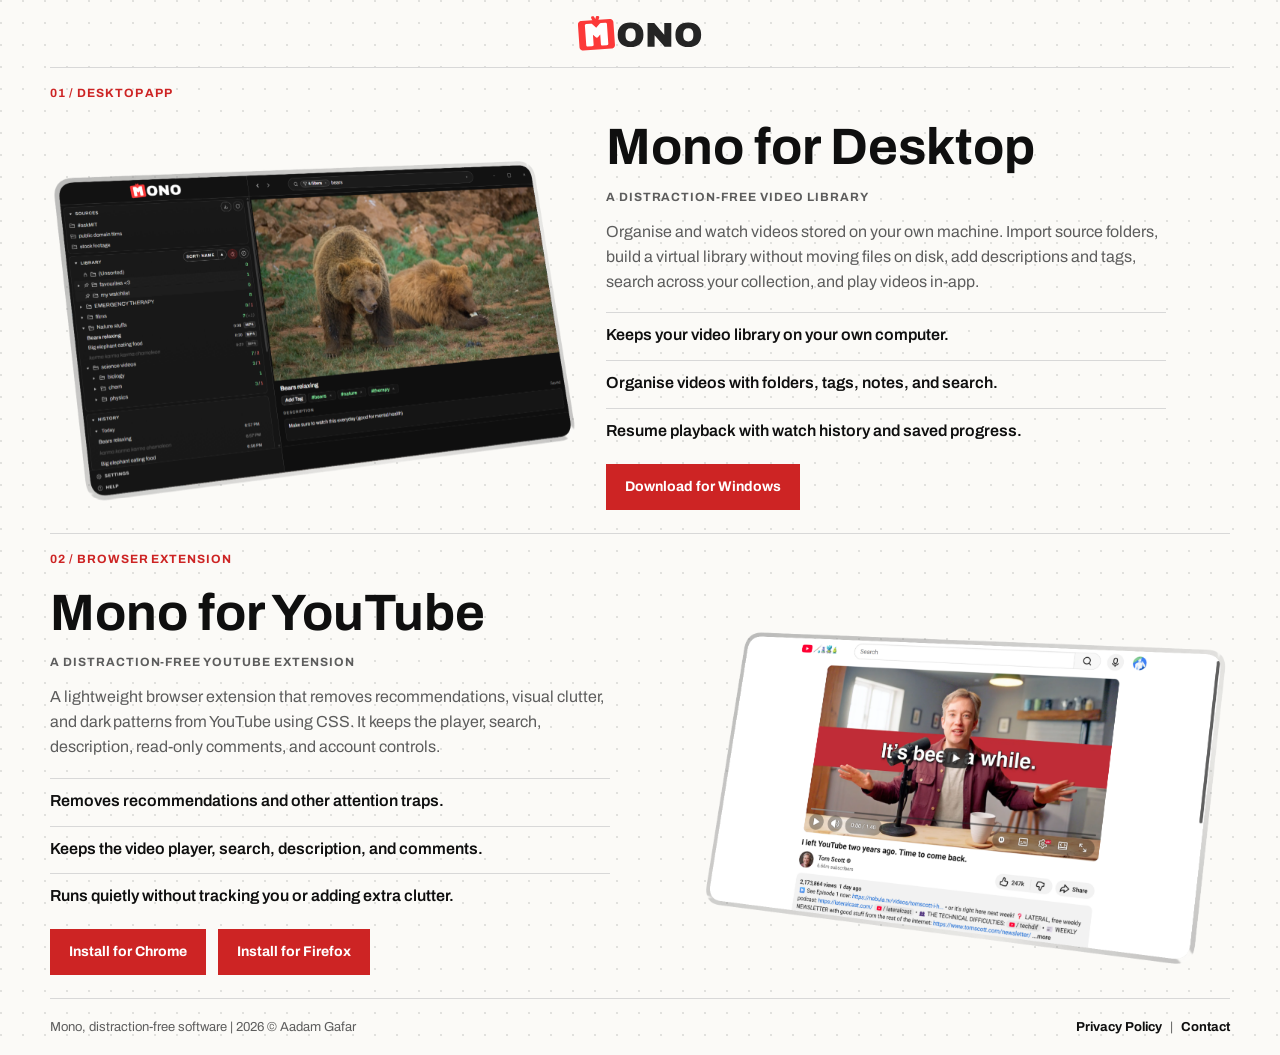
==== index.html @ 401d94c2 "bundled msi into site windows store doesn't like redirects" ====
<!DOCTYPE html>
<html lang="en">

<head>
  <meta charset="UTF-8">
  <meta name="viewport" content="width=device-width, initial-scale=1.0">
  <meta name="description" content="Mono, distraction-free software">
  <meta property="og:title" content="Mono">
  <meta property="og:description" content="Mono, distraction-free software">
  <meta property="og:type" content="website">
  <meta property="og:url" content="https://monoapp.uk">
  <title>Mono, distraction-free tools</title>
  <link rel="preconnect" href="https://fonts.googleapis.com">
  <link rel="preconnect" href="https://fonts.gstatic.com" crossorigin>
  <link href="https://fonts.googleapis.com/css2?family=Archivo:wght@400;500;600;700&display=swap" rel="stylesheet">
  <link rel="stylesheet" href="style.css">
  <link rel="icon" type="image/svg+xml" href="art/icon.svg">
</head>

<body>
  <header class="site-header" aria-label="Site header">
    <a class="brand" aria-label="Mono home">
      <img src="art/logo_dark_text.svg" alt="Mono" width="124" height="36">
    </a>
  </header>

  <main>
    <section id="desktop" class="product-section" aria-labelledby="desktop-title">
      <div class="section-label">01 / Desktop App</div>
      <div class="product-grid product-grid-visual-first">
        <div class="product-copy">
          <h2 id="desktop-title">Mono for Desktop</h2>
          <p class="eyebrow">A distraction-free video library</p>
          <p>
            Organise and watch videos stored on your own machine. Import source folders, build a virtual library without moving files on disk, add descriptions and tags, search across your collection, and play videos in-app.
          </p>
          <ul class="feature-list">
            <li>Keeps your video library on your own computer.</li>
            <li>Organise videos with folders, tags, notes, and search.</li>
            <li>Resume playback with watch history and saved progress.</li>
          </ul>
          <a class="download-link product-download" href="files/mono_video_library_1.0.0_x64.msi">Download for Windows</a>
        </div>
        <figure class="product-visual">
          <img src="art/images/splash1.png" alt="Mono for Desktop showing a clean local video library" width="1600" height="1000" loading="lazy">
        </figure>
      </div>
    </section>

    <section id="youtube" class="product-section" aria-labelledby="youtube-title">
      <div class="section-label">02 / Browser Extension</div>
      <div class="product-grid">
        <div class="product-copy">
          <h2 id="youtube-title">Mono for YouTube</h2>
          <p class="eyebrow">A distraction-free YouTube extension</p>
          <p>
            A lightweight browser extension that removes recommendations, visual clutter, and dark patterns from YouTube using CSS. It keeps the player, search, description, read-only comments, and account controls.
          </p>
          <ul class="feature-list">
            <li>Removes recommendations and other attention traps.</li>
            <li>Keeps the video player, search, description, and comments.</li>
            <li>Runs quietly without tracking you or adding extra clutter.</li>
          </ul>
          <div class="store-links product-download" aria-label="Browser install links">
            <a class="download-link" href="https://chromewebstore.google.com/detail/focus-for-youtube/nppiofogichmlkadpbpkpojpidedifeh">Install for Chrome</a>
            <a class="download-link" href="https://addons.mozilla.org/en-US/firefox/addon/mono-extension/">Install for Firefox</a>
          </div>
        </div>
        <figure class="product-visual">
          <img src="art/images/splash2.png" alt="Mono for YouTube extension preview with a simplified YouTube interface" width="1600" height="1000" loading="lazy">
        </figure>
      </div>
    </section>
  </main>

  <footer class="site-footer">
    <p>Mono, distraction-free software | 2026 &copy; Aadam Gafar</p>
    <nav class="footer-links" aria-label="Footer links">
      <a href="privacy.html">Privacy Policy</a>
      <span aria-hidden="true">|</span>
      <a href="mailto:contact@monoapp.uk">Contact</a>
    </nav>
  </footer>
</body>

</html>
---- style.css ----
* {
  box-sizing: border-box;
}

:root {
  --color-text: #0f0f0f;
  --color-muted: #5d5d5d;
  --color-line: #d8d8d8;
  --color-bg: #ffffff;
  --color-bg-soft: #fbfaf7;
  --color-red: #cd2424;
  --max-width: 1180px;
}

html {
  min-height: 100%;
  scroll-behavior: smooth;
}

body {
  display: flex;
  flex-direction: column;
  min-height: 100vh;
  margin: 0;
  background:
    radial-gradient(circle at 1px 1px, rgba(15, 15, 15, 0.11) 1.15px, transparent 1.35px),
    linear-gradient(var(--color-bg-soft), var(--color-bg-soft));
  background-size: 22px 22px, auto;
  color: var(--color-text);
  font-family: "Archivo", Arial, Helvetica, sans-serif;
  font-size: 16px;
  line-height: 1.55;
  text-rendering: optimizeLegibility;
}

main {
  flex: 1;
}

@keyframes enter-soft {
  from {
    opacity: 0;
    transform: translateY(10px);
  }

  to {
    opacity: 1;
    transform: translateY(0);
  }
}

@keyframes enter-visual {
  from {
    opacity: 0;
    transform: translateY(8px) scale(0.985);
  }

  to {
    opacity: 1;
    transform: translateY(0) scale(1);
  }
}

@keyframes draw-divider {
  from {
    border-top-color: transparent;
  }

  to {
    border-top-color: var(--color-line);
  }
}

img {
  display: block;
  max-width: 100%;
  height: auto;
}

a {
  color: inherit;
  text-decoration: none;
}

a:focus-visible,
button:focus-visible {
  outline: 2px solid var(--color-red);
  outline-offset: 4px;
}

.site-header {
  display: flex;
  align-items: center;
  justify-content: center;
  width: min(100% - 32px, var(--max-width));
  margin: 0 auto;
  padding: 16px 0;
  animation: enter-soft 480ms cubic-bezier(0.2, 0.8, 0.2, 1) both;
}

.brand {
  display: inline-flex;
  align-items: center;
}

.brand img {
  width: 124px;
  height: auto;
}

.eyebrow,
.section-label {
  margin: 0 0 16px;
  color: var(--color-red);
  font-size: 12px;
  font-weight: 700;
  letter-spacing: 0.08em;
  line-height: 1.2;
  text-transform: uppercase;
}

h1,
h2,
h3,
p {
  margin-top: 0;
}

h1 {
  max-width: 760px;
  margin-bottom: 14px;
  font-size: clamp(42px, 6vw, 78px);
  font-weight: 700;
  line-height: 0.96;
  letter-spacing: 0;
}

h2 {
  margin-bottom: 16px;
  font-size: clamp(32px, 4vw, 54px);
  font-weight: 700;
  line-height: 1;
  letter-spacing: 0;
}

h3 {
  margin-bottom: 10px;
  font-size: 21px;
  line-height: 1.2;
}

.product-copy p,
.product-download {
  color: var(--color-muted);
}

.store-links {
  display: flex;
  flex-wrap: wrap;
  gap: 12px;
}

.download-link {
  display: inline-flex;
  align-items: center;
  justify-content: center;
  min-height: 46px;
  border: 1px solid var(--color-text);
  padding: 12px 18px;
  font-size: 14px;
  font-weight: 700;
  line-height: 1;
}

.download-link {
  border-color: var(--color-red);
  background: var(--color-red);
  color: #ffffff;
}

.download-link:hover {
  background: var(--color-text);
  border-color: var(--color-text);
  color: #ffffff;
}

.product-visual {
  margin: 0;
  animation: enter-visual 620ms cubic-bezier(0.2, 0.8, 0.2, 1) both;
}

.product-section {
  width: min(100% - 32px, var(--max-width));
  margin: 0 auto;
  border-top: 1px solid var(--color-line);
  padding: 18px 0;
  animation: draw-divider 500ms ease both;
}

.product-section:nth-child(1) {
  animation-delay: 80ms;
}

.product-section:nth-child(2) {
  animation-delay: 180ms;
}

.policy-page {
  width: min(100% - 32px, 820px);
  margin: 0 auto;
  border-top: 1px solid var(--color-line);
  padding: 22px 0 56px;
  animation: draw-divider 500ms ease both;
}

.policy-page h1 {
  margin-bottom: 12px;
}

.policy-updated {
  margin-bottom: 34px;
  color: var(--color-muted);
  font-weight: 600;
}

.policy-section {
  border-top: 1px solid var(--color-line);
  padding: 22px 0 0;
  animation: enter-soft 560ms cubic-bezier(0.2, 0.8, 0.2, 1) both;
}

.policy-section + .policy-section {
  margin-top: 22px;
}

.policy-section h2 {
  margin-bottom: 12px;
  font-size: clamp(24px, 3vw, 34px);
}

.policy-section p {
  color: var(--color-muted);
}

.policy-list {
  display: grid;
  gap: 10px;
  margin: 14px 0 0;
  padding-left: 20px;
  color: var(--color-muted);
}

.policy-list strong {
  color: var(--color-text);
}

.policy-contact {
  margin-top: 8px;
}

.product-grid {
  display: grid;
  grid-template-columns: minmax(0, 1.08fr) minmax(280px, 0.92fr);
  align-items: center;
  gap: clamp(12px, 2vw, 24px);
}

.product-grid-visual-first {
  grid-template-columns: minmax(280px, 0.92fr) minmax(0, 1.08fr);
}

.product-grid-visual-first .product-copy {
  grid-column: 2;
}

.product-grid-visual-first .product-visual {
  grid-column: 1;
  grid-row: 1;
}

.product-copy {
  max-width: 560px;
  animation: enter-soft 560ms cubic-bezier(0.2, 0.8, 0.2, 1) both;
}

.product-section:nth-child(1) .product-copy {
  animation-delay: 130ms;
}

.product-section:nth-child(1) .product-visual {
  animation-delay: 210ms;
}

.product-section:nth-child(2) .product-copy {
  animation-delay: 260ms;
}

.product-section:nth-child(2) .product-visual {
  animation-delay: 340ms;
}

.feature-list {
  display: grid;
  gap: 12px;
  margin: 18px 0 0;
  padding: 0;
  list-style: none;
}

.feature-list li {
  border-top: 1px solid var(--color-line);
  padding-top: 10px;
  font-weight: 600;
}

.product-download {
  margin-top: 20px;
}

.site-footer {
  display: flex;
  align-items: center;
  justify-content: space-between;
  gap: 16px;
  width: min(100% - 32px, var(--max-width));
  margin: auto auto 0;
  border-top: 1px solid var(--color-line);
  padding: 18px 0;
  color: var(--color-muted);
  font-size: 13px;
  animation: enter-soft 520ms cubic-bezier(0.2, 0.8, 0.2, 1) 440ms both;
}

.site-footer p {
  margin: 0;
}

.footer-links {
  display: inline-flex;
  align-items: center;
  gap: 8px;
  color: var(--color-muted);
}

.site-footer a,
.footer-links a {
  color: var(--color-text);
  font-weight: 700;
  text-align: right;
  white-space: nowrap;
}

.site-footer a:hover,
.footer-links a:hover {
  color: var(--color-red);
}

@media (max-width: 900px) {
  .site-header,
  .store-links {
    align-items: flex-start;
  }

  .site-header {
    flex-direction: column;
  }

  .product-grid,
  .product-grid-visual-first {
    grid-template-columns: 1fr;
  }

  .product-grid-visual-first .product-copy,
  .product-grid-visual-first .product-visual {
    grid-column: auto;
    grid-row: auto;
  }

  .product-section {
    padding: 18px 0;
  }
}

@media (max-width: 560px) {
  .site-header,
  .site-footer,
  .product-section,
  .policy-page {
    width: min(100% - 24px, var(--max-width));
  }

  .download-link {
    width: 100%;
  }

  .site-footer {
    align-items: flex-start;
    flex-direction: column;
  }

  .site-footer a,
  .footer-links a {
    text-align: left;
    white-space: normal;
  }
}

@media (prefers-reduced-motion: reduce) {
  *,
  *::before,
  *::after {
    animation-duration: 1ms !important;
    animation-iteration-count: 1 !important;
    scroll-behavior: auto !important;
  }
}
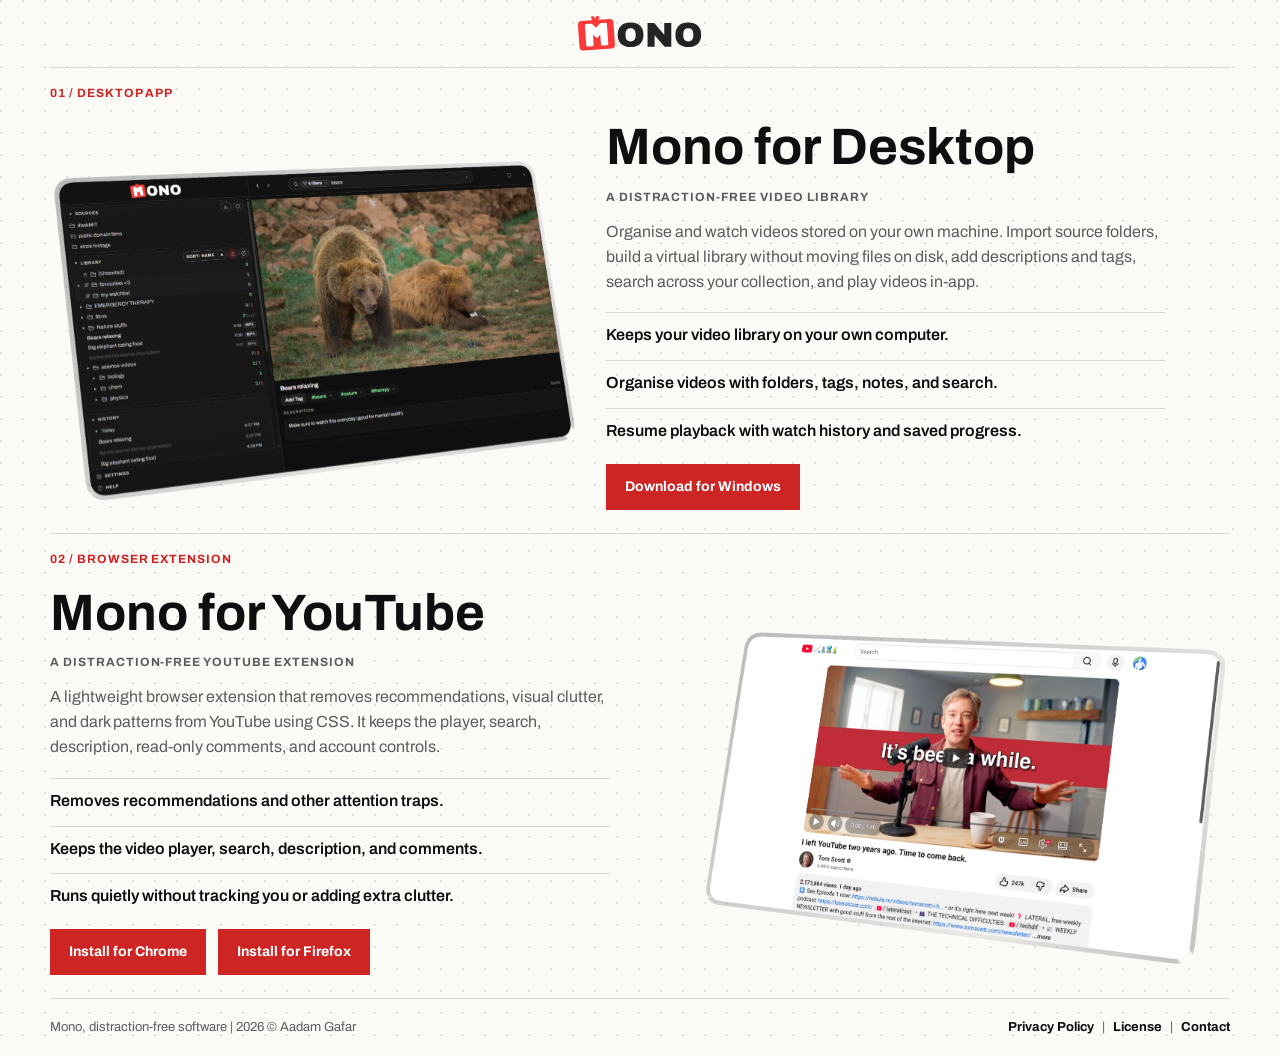
==== commit fddbb7a1: "Added license" ====
--- a/index.html
+++ b/index.html
@@ -62,8 +62,8 @@
             <li>Runs quietly without tracking you or adding extra clutter.</li>
           </ul>
           <div class="store-links product-download" aria-label="Browser install links">
-            <a class="download-link" href="https://chromewebstore.google.com/detail/focus-for-youtube/nppiofogichmlkadpbpkpojpidedifeh">Install for Chrome</a>
-            <a class="download-link" href="https://addons.mozilla.org/en-US/firefox/addon/mono-extension/">Install for Firefox</a>
+            <a class="download-link" href="https://chromewebstore.google.com/detail/focus-for-youtube/nppiofogichmlkadpbpkpojpidedifeh" target="_blank">Install for Chrome</a>
+            <a class="download-link" href="https://addons.mozilla.org/en-US/firefox/addon/mono-extension/" target="_blank">Install for Firefox</a>
           </div>
         </div>
         <figure class="product-visual">
@@ -78,6 +78,8 @@
     <nav class="footer-links" aria-label="Footer links">
       <a href="privacy.html">Privacy Policy</a>
       <span aria-hidden="true">|</span>
+      <a href="license.html">License</a>
+      <span aria-hidden="true">|</span>
       <a href="mailto:contact@monoapp.uk">Contact</a>
     </nav>
   </footer>
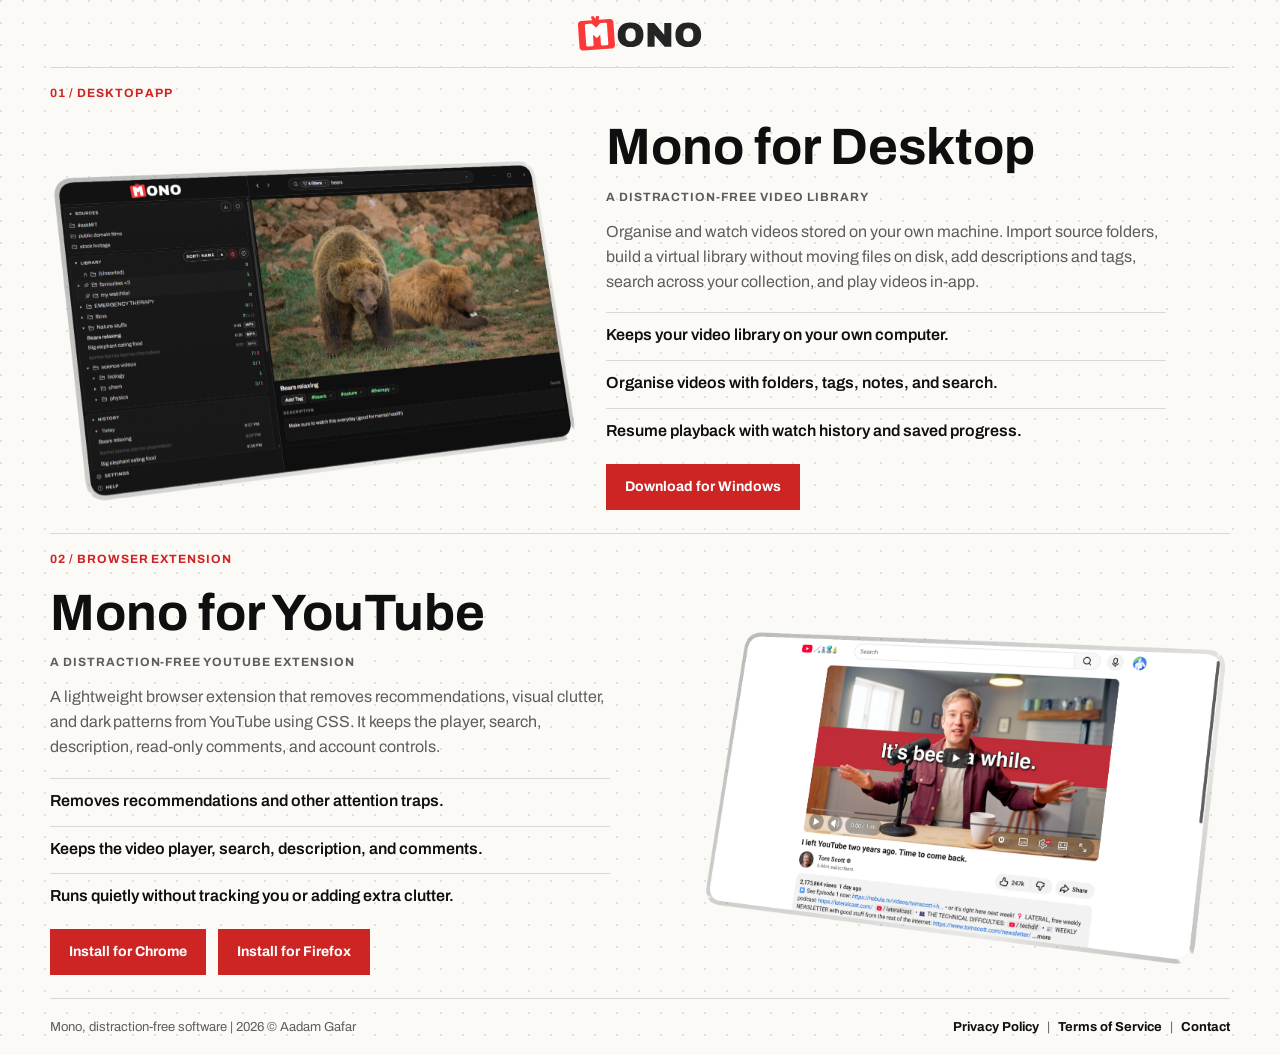
==== commit 9803f0b0: "changed license to terms of service" ====
--- a/index.html
+++ b/index.html
@@ -78,7 +78,7 @@
     <nav class="footer-links" aria-label="Footer links">
       <a href="privacy.html">Privacy Policy</a>
       <span aria-hidden="true">|</span>
-      <a href="license.html">License</a>
+      <a href="terms.html">Terms of Service</a>
       <span aria-hidden="true">|</span>
       <a href="mailto:contact@monoapp.uk">Contact</a>
     </nav>
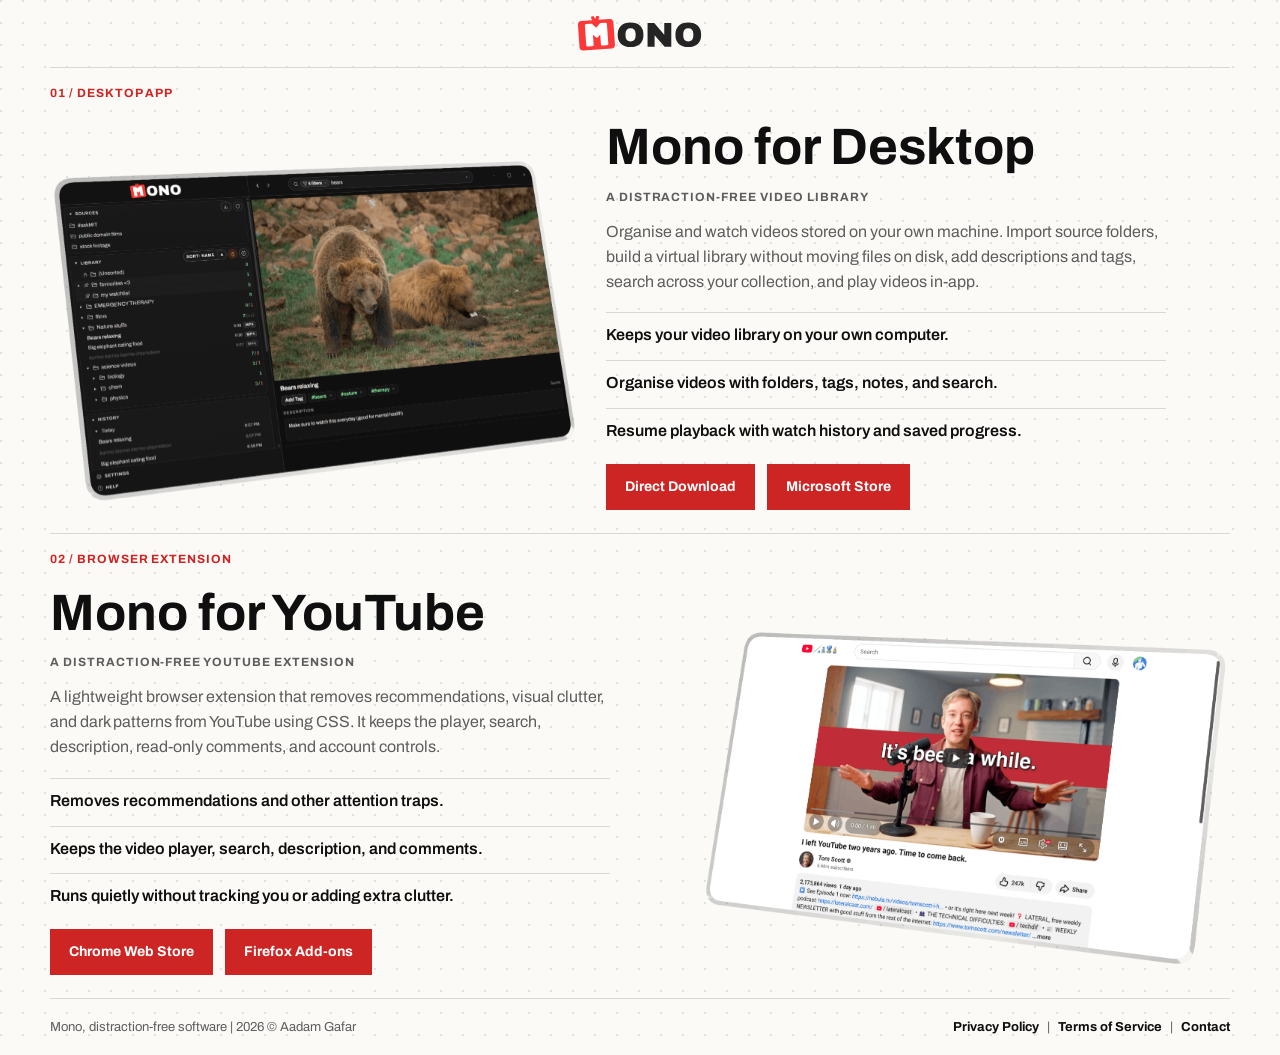
==== commit 23199ba8: "Added MS Store link" ====
--- a/index.html
+++ b/index.html
@@ -39,7 +39,10 @@
             <li>Organise videos with folders, tags, notes, and search.</li>
             <li>Resume playback with watch history and saved progress.</li>
           </ul>
-          <a class="download-link product-download" href="files/mono_video_library_1.0.0_x64.msi">Download for Windows</a>
+          <div class="store-links product-download" aria-label="Desktop download links">
+            <a class="download-link" href="files/mono_video_library_1.0.0_x64.msi">Direct Download</a>
+            <a class="download-link" href="https://apps.microsoft.com/detail/9N6D00VZBLR2?hl=en-us&gl=GB&ocid=pdpshare" target="_blank" rel="noreferrer">Microsoft Store</a>
+          </div>
         </div>
         <figure class="product-visual">
           <img src="art/images/splash1.png" alt="Mono for Desktop showing a clean local video library" width="1600" height="1000" loading="lazy">
@@ -62,8 +65,8 @@
             <li>Runs quietly without tracking you or adding extra clutter.</li>
           </ul>
           <div class="store-links product-download" aria-label="Browser install links">
-            <a class="download-link" href="https://chromewebstore.google.com/detail/focus-for-youtube/nppiofogichmlkadpbpkpojpidedifeh" target="_blank">Install for Chrome</a>
-            <a class="download-link" href="https://addons.mozilla.org/en-US/firefox/addon/mono-extension/" target="_blank">Install for Firefox</a>
+            <a class="download-link" href="https://chromewebstore.google.com/detail/focus-for-youtube/nppiofogichmlkadpbpkpojpidedifeh" target="_blank">Chrome Web Store</a>
+            <a class="download-link" href="https://addons.mozilla.org/en-US/firefox/addon/mono-extension/" target="_blank">Firefox Add-ons</a>
           </div>
         </div>
         <figure class="product-visual">
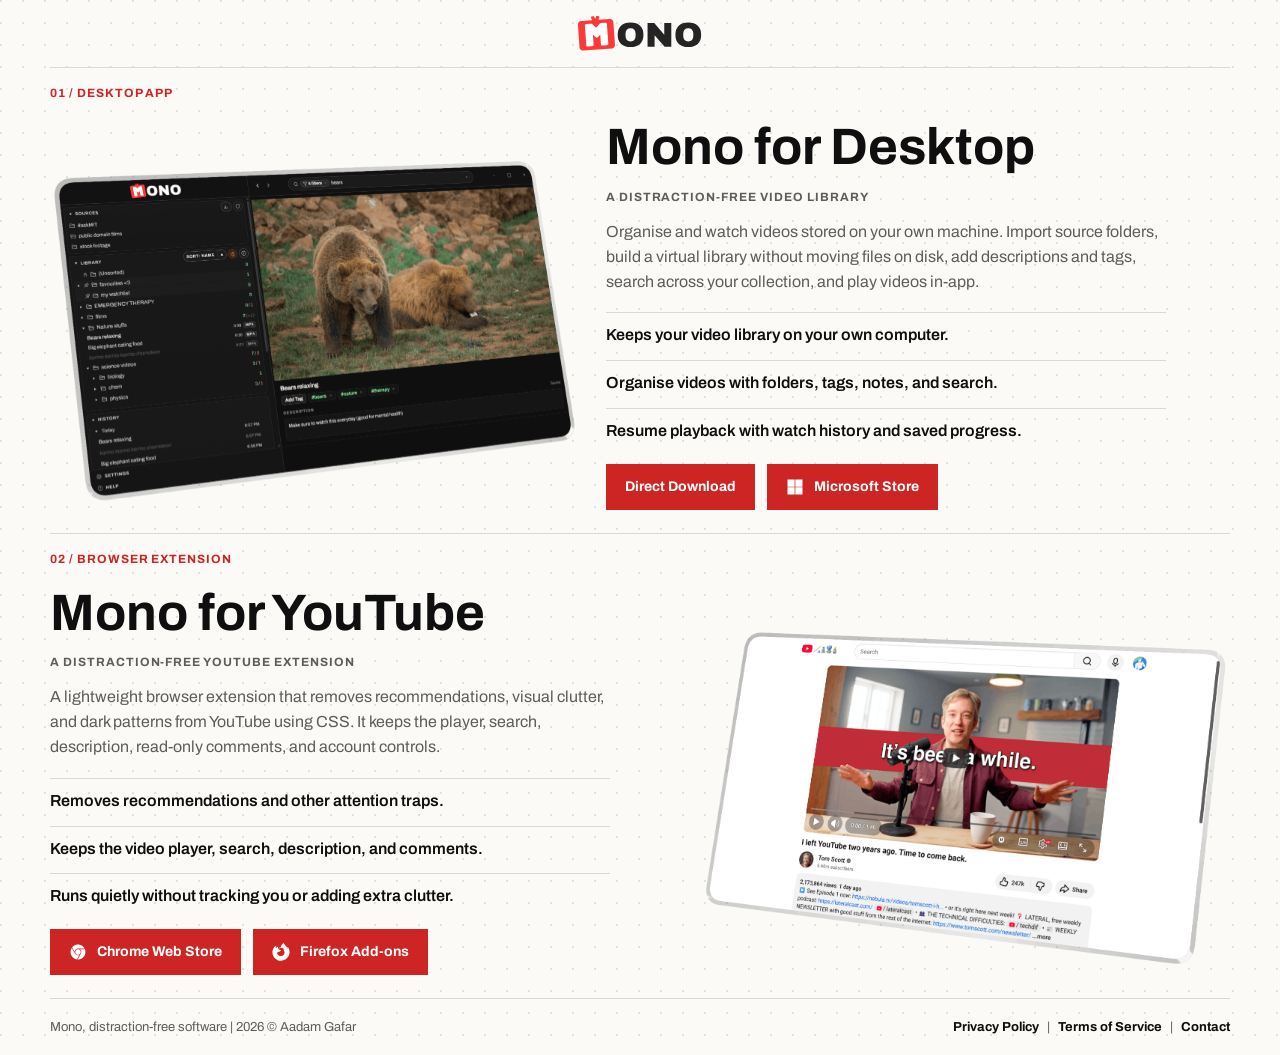
==== commit 4700cbc7: "Added store icons" ====
--- a/index.html
+++ b/index.html
@@ -41,7 +41,10 @@
           </ul>
           <div class="store-links product-download" aria-label="Desktop download links">
             <a class="download-link" href="files/mono_video_library_1.0.0_x64.msi">Direct Download</a>
-            <a class="download-link" href="https://apps.microsoft.com/detail/9N6D00VZBLR2?hl=en-us&gl=GB&ocid=pdpshare" target="_blank" rel="noreferrer">Microsoft Store</a>
+            <a class="download-link" href="https://apps.microsoft.com/detail/9N6D00VZBLR2?hl=en-us&gl=GB&ocid=pdpshare" target="_blank" rel="noreferrer">
+              <img class="download-link-icon" src="art/microsoft.svg" alt="" aria-hidden="true" width="18" height="18">
+              <span>Microsoft Store</span>
+            </a>
           </div>
         </div>
         <figure class="product-visual">
@@ -65,8 +68,14 @@
             <li>Runs quietly without tracking you or adding extra clutter.</li>
           </ul>
           <div class="store-links product-download" aria-label="Browser install links">
-            <a class="download-link" href="https://chromewebstore.google.com/detail/focus-for-youtube/nppiofogichmlkadpbpkpojpidedifeh" target="_blank">Chrome Web Store</a>
-            <a class="download-link" href="https://addons.mozilla.org/en-US/firefox/addon/mono-extension/" target="_blank">Firefox Add-ons</a>
+            <a class="download-link" href="https://chromewebstore.google.com/detail/focus-for-youtube/nppiofogichmlkadpbpkpojpidedifeh" target="_blank" rel="noreferrer">
+              <img class="download-link-icon" src="art/chrome.svg" alt="" aria-hidden="true" width="18" height="18">
+              <span>Chrome Web Store</span>
+            </a>
+            <a class="download-link" href="https://addons.mozilla.org/en-US/firefox/addon/mono-extension/" target="_blank" rel="noreferrer">
+              <img class="download-link-icon" src="art/firefox.svg" alt="" aria-hidden="true" width="18" height="18">
+              <span>Firefox Add-ons</span>
+            </a>
           </div>
         </div>
         <figure class="product-visual">
--- a/style.css
+++ b/style.css
@@ -164,12 +164,20 @@
   display: inline-flex;
   align-items: center;
   justify-content: center;
+  gap: 10px;
   min-height: 46px;
   border: 1px solid var(--color-text);
   padding: 12px 18px;
   font-size: 14px;
   font-weight: 700;
   line-height: 1;
+}
+
+.download-link-icon {
+  width: 18px;
+  height: 18px;
+  flex: 0 0 18px;
+  filter: brightness(0) invert(1);
 }
 
 .download-link {
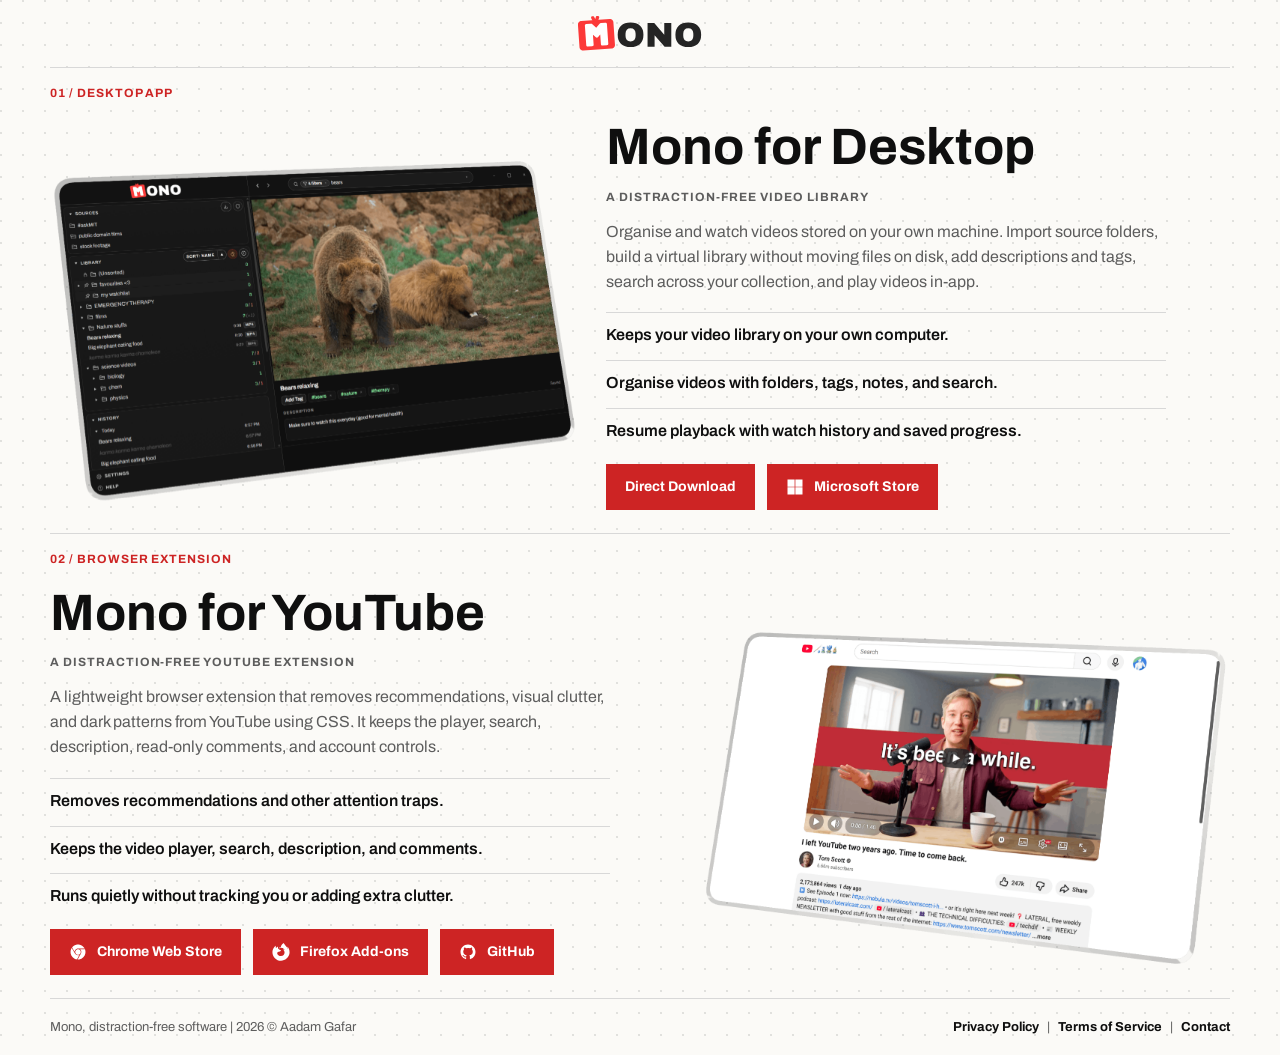
==== commit 8f04d388: "GitHub button" ====
--- a/index.html
+++ b/index.html
@@ -76,6 +76,10 @@
               <img class="download-link-icon" src="art/firefox.svg" alt="" aria-hidden="true" width="18" height="18">
               <span>Firefox Add-ons</span>
             </a>
+            <a class="download-link" href="https://github.com/Aadam-Gafar/Mono-for-YouTube" target="_blank" rel="noreferrer">
+              <img class="download-link-icon" src="art/github.svg" alt="" aria-hidden="true" width="18" height="18">
+              <span>GitHub</span>
+            </a>
           </div>
         </div>
         <figure class="product-visual">
--- a/style.css
+++ b/style.css
@@ -384,6 +384,11 @@
     grid-row: auto;
   }
 
+  .product-copy {
+    max-width: none;
+    width: 100%;
+  }
+
   .product-section {
     padding: 18px 0;
   }
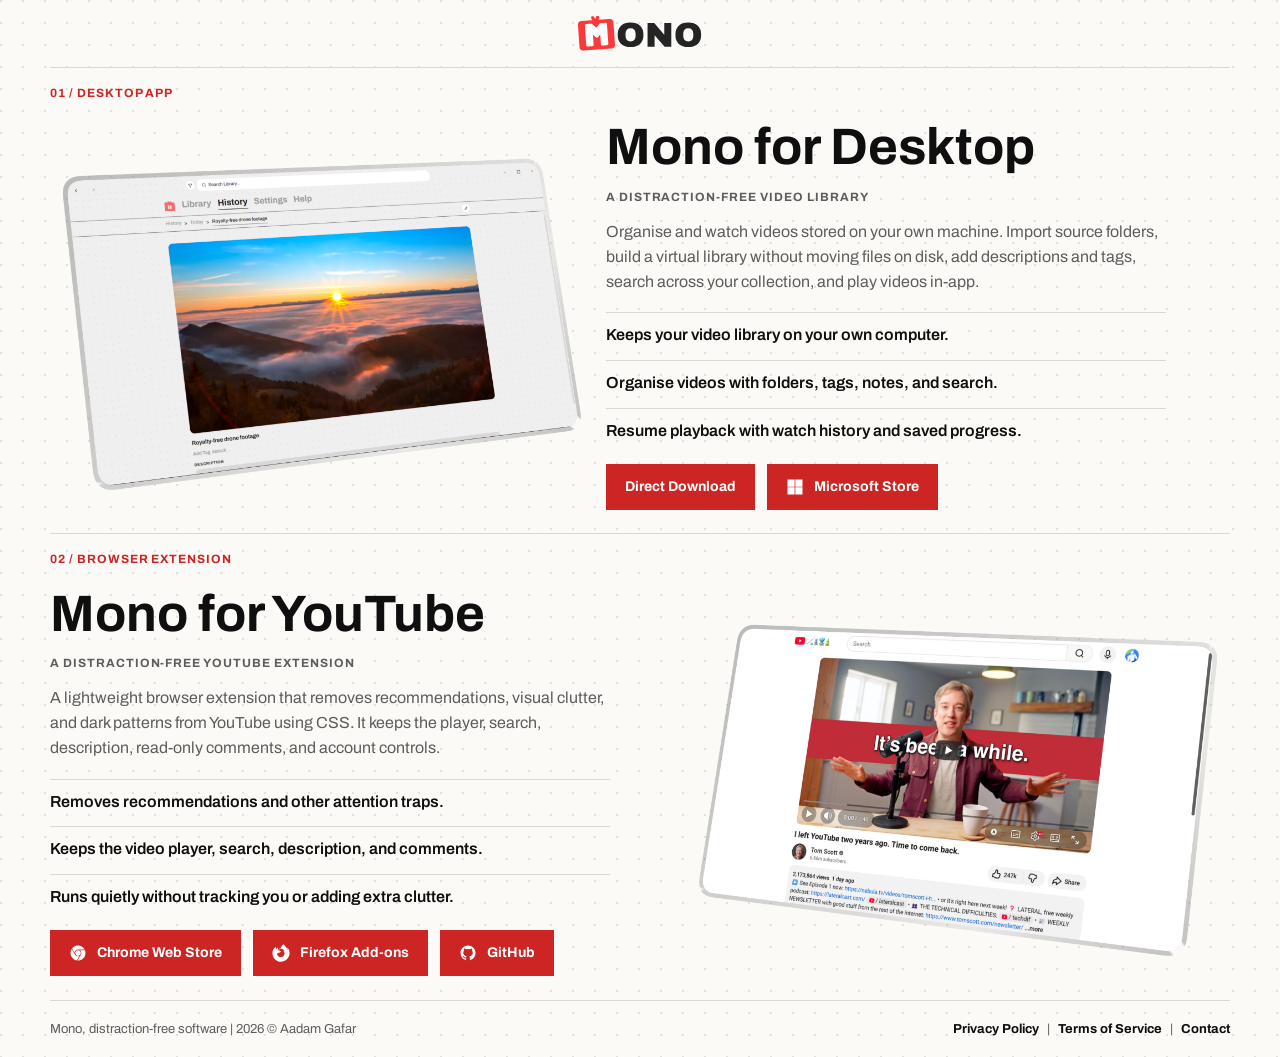
==== commit c85b3171: "Updated files and screenshots" ====
--- a/index.html
+++ b/index.html
@@ -40,7 +40,7 @@
             <li>Resume playback with watch history and saved progress.</li>
           </ul>
           <div class="store-links product-download" aria-label="Desktop download links">
-            <a class="download-link" href="files/mono_video_library_1.0.0_x64.msi">Direct Download</a>
+            <a class="download-link" href="files/Mono_1.2.0_x64_en-US.msi">Direct Download</a>
             <a class="download-link" href="https://apps.microsoft.com/detail/9N6D00VZBLR2?hl=en-us&gl=GB&ocid=pdpshare" target="_blank" rel="noreferrer">
               <img class="download-link-icon" src="art/microsoft.svg" alt="" aria-hidden="true" width="18" height="18">
               <span>Microsoft Store</span>
